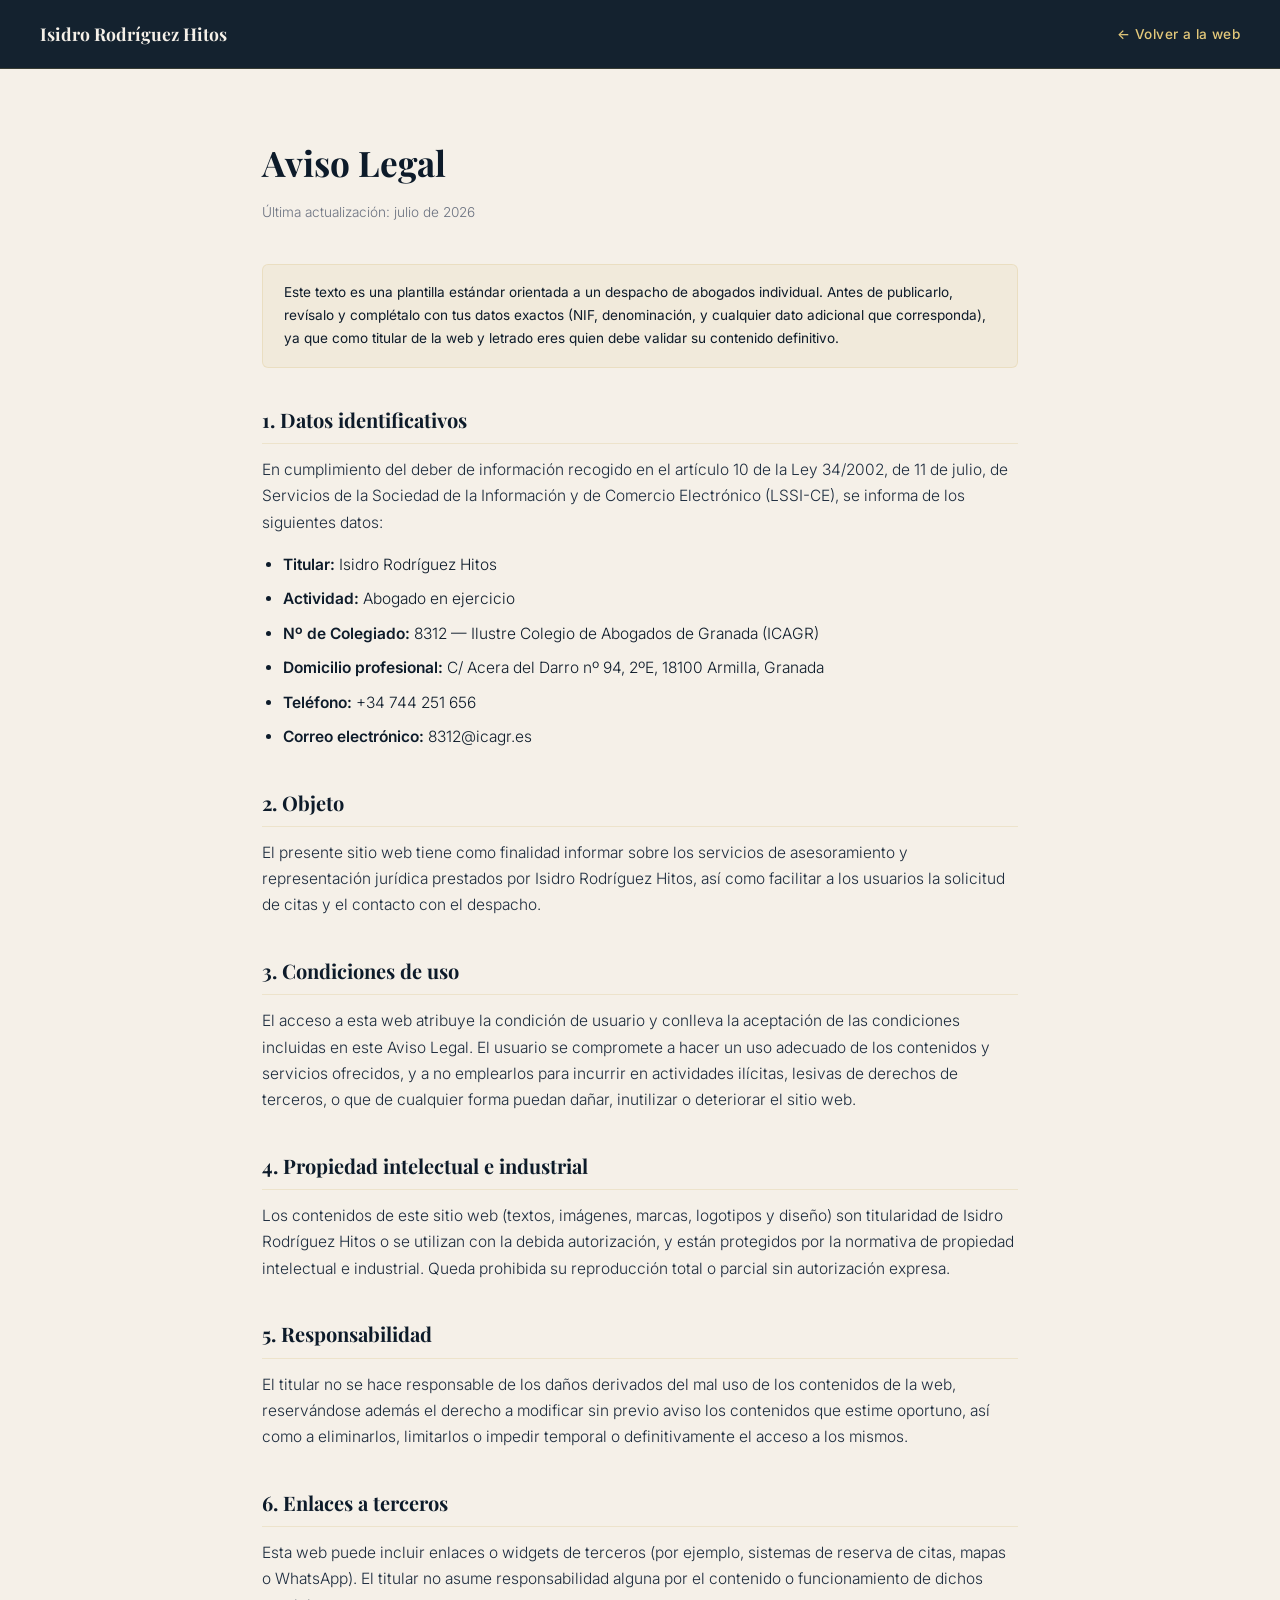
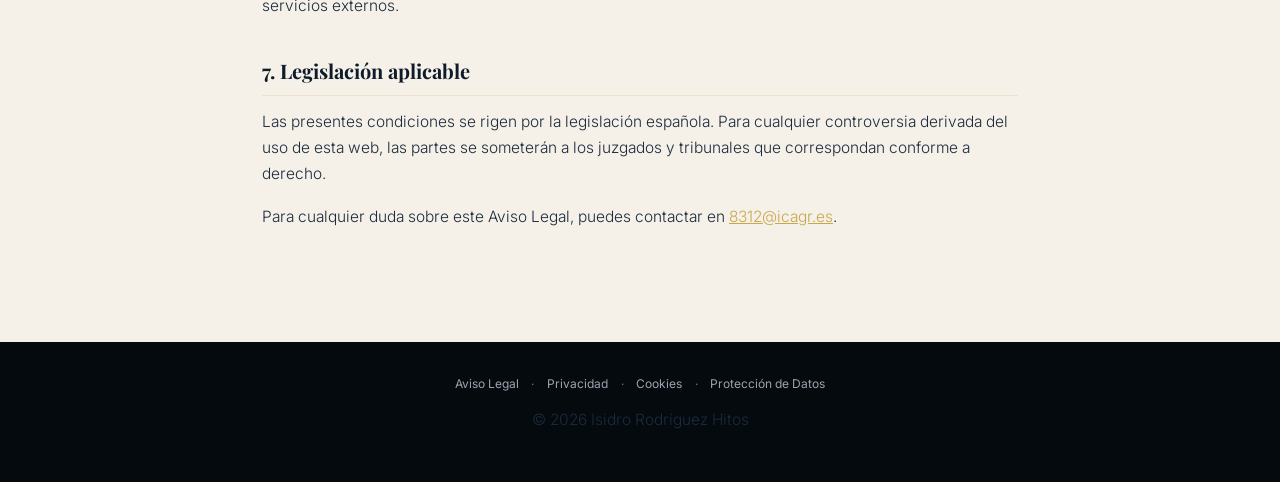
==== aviso-legal.html @ d1a98035 "Add files via upload" ====
<!DOCTYPE html>
<html lang="es">
<head>
<meta charset="UTF-8">
<meta name="viewport" content="width=device-width, initial-scale=1.0">
<title>Aviso Legal — Isidro Rodríguez Hitos, Abogado</title>
<link rel="icon" type="image/png" href="logo.png">
<link rel="preconnect" href="https://fonts.googleapis.com">
<link href="https://fonts.googleapis.com/css2?family=Playfair+Display:ital,wght@0,400;0,700;0,900;1,400&family=Inter:wght@300;400;500;600&display=swap" rel="stylesheet">
<style>
  *,*::before,*::after{box-sizing:border-box;margin:0;padding:0;}
  :root{
    --navy:#0D1B2A; --navy-mid:#132238; --cream:#F5F0E8; --gold:#C8A84B; --gold-light:#E4C97A;
    --gray:#6B7280; --gray-light:#9CA3AF; --black:#050A0F; --border:rgba(200,168,75,0.18);
  }
  body{font-family:'Inter',sans-serif;background:var(--cream);color:var(--navy);line-height:1.7;}
  header.legal-nav{
    background:rgba(13,27,42,0.97); padding:1.2rem 2.5rem; display:flex; align-items:center;
    justify-content:space-between; border-bottom:1px solid rgba(200,168,75,0.2);
  }
  header.legal-nav a.back{color:var(--gold-light); text-decoration:none; font-size:0.85rem; font-weight:500; letter-spacing:0.03em;}
  header.legal-nav a.back:hover{color:var(--gold);}
  header.legal-nav .brand{color:var(--cream); font-family:'Playfair Display',serif; font-weight:700; font-size:1.1rem;}
  main{max-width:820px; margin:0 auto; padding:4rem 2rem 6rem;}
  h1{font-family:'Playfair Display',serif; font-size:2.2rem; color:var(--navy); margin-bottom:0.5rem;}
  .updated{color:var(--gray); font-size:0.85rem; margin-bottom:2.5rem;}
  h2{font-family:'Playfair Display',serif; font-size:1.25rem; color:var(--navy); margin-top:2.2rem; margin-bottom:0.8rem; padding-bottom:0.4rem; border-bottom:1px solid var(--border);}
  p{margin-bottom:1rem; font-weight:300; font-size:0.97rem; color:#1c2b3d;}
  ul{margin:0 0 1rem 1.3rem;}
  li{margin-bottom:0.5rem; font-weight:300; font-size:0.97rem;}
  strong{font-weight:600;}
  a{color:var(--gold); }
  .note-box{
    background:rgba(200,168,75,0.08); border:1px solid var(--border); border-radius:6px;
    padding:1rem 1.3rem; margin:2rem 0; font-size:0.85rem; color:var(--navy);
  }
  footer.legal-foot{background:var(--black); text-align:center; padding:2rem; color:var(--gray); font-size:0.75rem;}
  footer.legal-foot a{color:var(--gray-light); margin:0 0.6rem; text-decoration:none;}
  footer.legal-foot a:hover{color:var(--gold);}
</style>
</head>
<body>

<header class="legal-nav">
  <span class="brand">Isidro Rodríguez Hitos</span>
  <a class="back" href="index.html">&larr; Volver a la web</a>
</header>

<main>
  <h1>Aviso Legal</h1>
  <p class="updated">Última actualización: julio de 2026</p>

  <div class="note-box">
    Este texto es una plantilla estándar orientada a un despacho de abogados individual. Antes de publicarlo, revísalo y complétalo con tus datos exactos (NIF, denominación, y cualquier dato adicional que corresponda), ya que como titular de la web y letrado eres quien debe validar su contenido definitivo.
  </div>

  <h2>1. Datos identificativos</h2>
  <p>En cumplimiento del deber de información recogido en el artículo 10 de la Ley 34/2002, de 11 de julio, de Servicios de la Sociedad de la Información y de Comercio Electrónico (LSSI-CE), se informa de los siguientes datos:</p>
  <ul>
    <li><strong>Titular:</strong> Isidro Rodríguez Hitos</li>
    <li><strong>Actividad:</strong> Abogado en ejercicio</li>
    <li><strong>Nº de Colegiado:</strong> 8312 — Ilustre Colegio de Abogados de Granada (ICAGR)</li>
    <li><strong>Domicilio profesional:</strong> C/ Acera del Darro nº 94, 2ºE, 18100 Armilla, Granada</li>
    <li><strong>Teléfono:</strong> +34 744 251 656</li>
    <li><strong>Correo electrónico:</strong> 8312@icagr.es</li>
  </ul>

  <h2>2. Objeto</h2>
  <p>El presente sitio web tiene como finalidad informar sobre los servicios de asesoramiento y representación jurídica prestados por Isidro Rodríguez Hitos, así como facilitar a los usuarios la solicitud de citas y el contacto con el despacho.</p>

  <h2>3. Condiciones de uso</h2>
  <p>El acceso a esta web atribuye la condición de usuario y conlleva la aceptación de las condiciones incluidas en este Aviso Legal. El usuario se compromete a hacer un uso adecuado de los contenidos y servicios ofrecidos, y a no emplearlos para incurrir en actividades ilícitas, lesivas de derechos de terceros, o que de cualquier forma puedan dañar, inutilizar o deteriorar el sitio web.</p>

  <h2>4. Propiedad intelectual e industrial</h2>
  <p>Los contenidos de este sitio web (textos, imágenes, marcas, logotipos y diseño) son titularidad de Isidro Rodríguez Hitos o se utilizan con la debida autorización, y están protegidos por la normativa de propiedad intelectual e industrial. Queda prohibida su reproducción total o parcial sin autorización expresa.</p>

  <h2>5. Responsabilidad</h2>
  <p>El titular no se hace responsable de los daños derivados del mal uso de los contenidos de la web, reservándose además el derecho a modificar sin previo aviso los contenidos que estime oportuno, así como a eliminarlos, limitarlos o impedir temporal o definitivamente el acceso a los mismos.</p>

  <h2>6. Enlaces a terceros</h2>
  <p>Esta web puede incluir enlaces o widgets de terceros (por ejemplo, sistemas de reserva de citas, mapas o WhatsApp). El titular no asume responsabilidad alguna por el contenido o funcionamiento de dichos servicios externos.</p>

  <h2>7. Legislación aplicable</h2>
  <p>Las presentes condiciones se rigen por la legislación española. Para cualquier controversia derivada del uso de esta web, las partes se someterán a los juzgados y tribunales que correspondan conforme a derecho.</p>

  <p>Para cualquier duda sobre este Aviso Legal, puedes contactar en <a href="mailto:8312@icagr.es">8312@icagr.es</a>.</p>
</main>

<footer class="legal-foot">
  <a href="aviso-legal.html">Aviso Legal</a> ·
  <a href="privacidad.html">Privacidad</a> ·
  <a href="cookies.html">Cookies</a> ·
  <a href="proteccion-datos.html">Protección de Datos</a>
  <p style="margin-top:0.8rem;">© 2026 Isidro Rodríguez Hitos</p>
</footer>

</body>
</html>
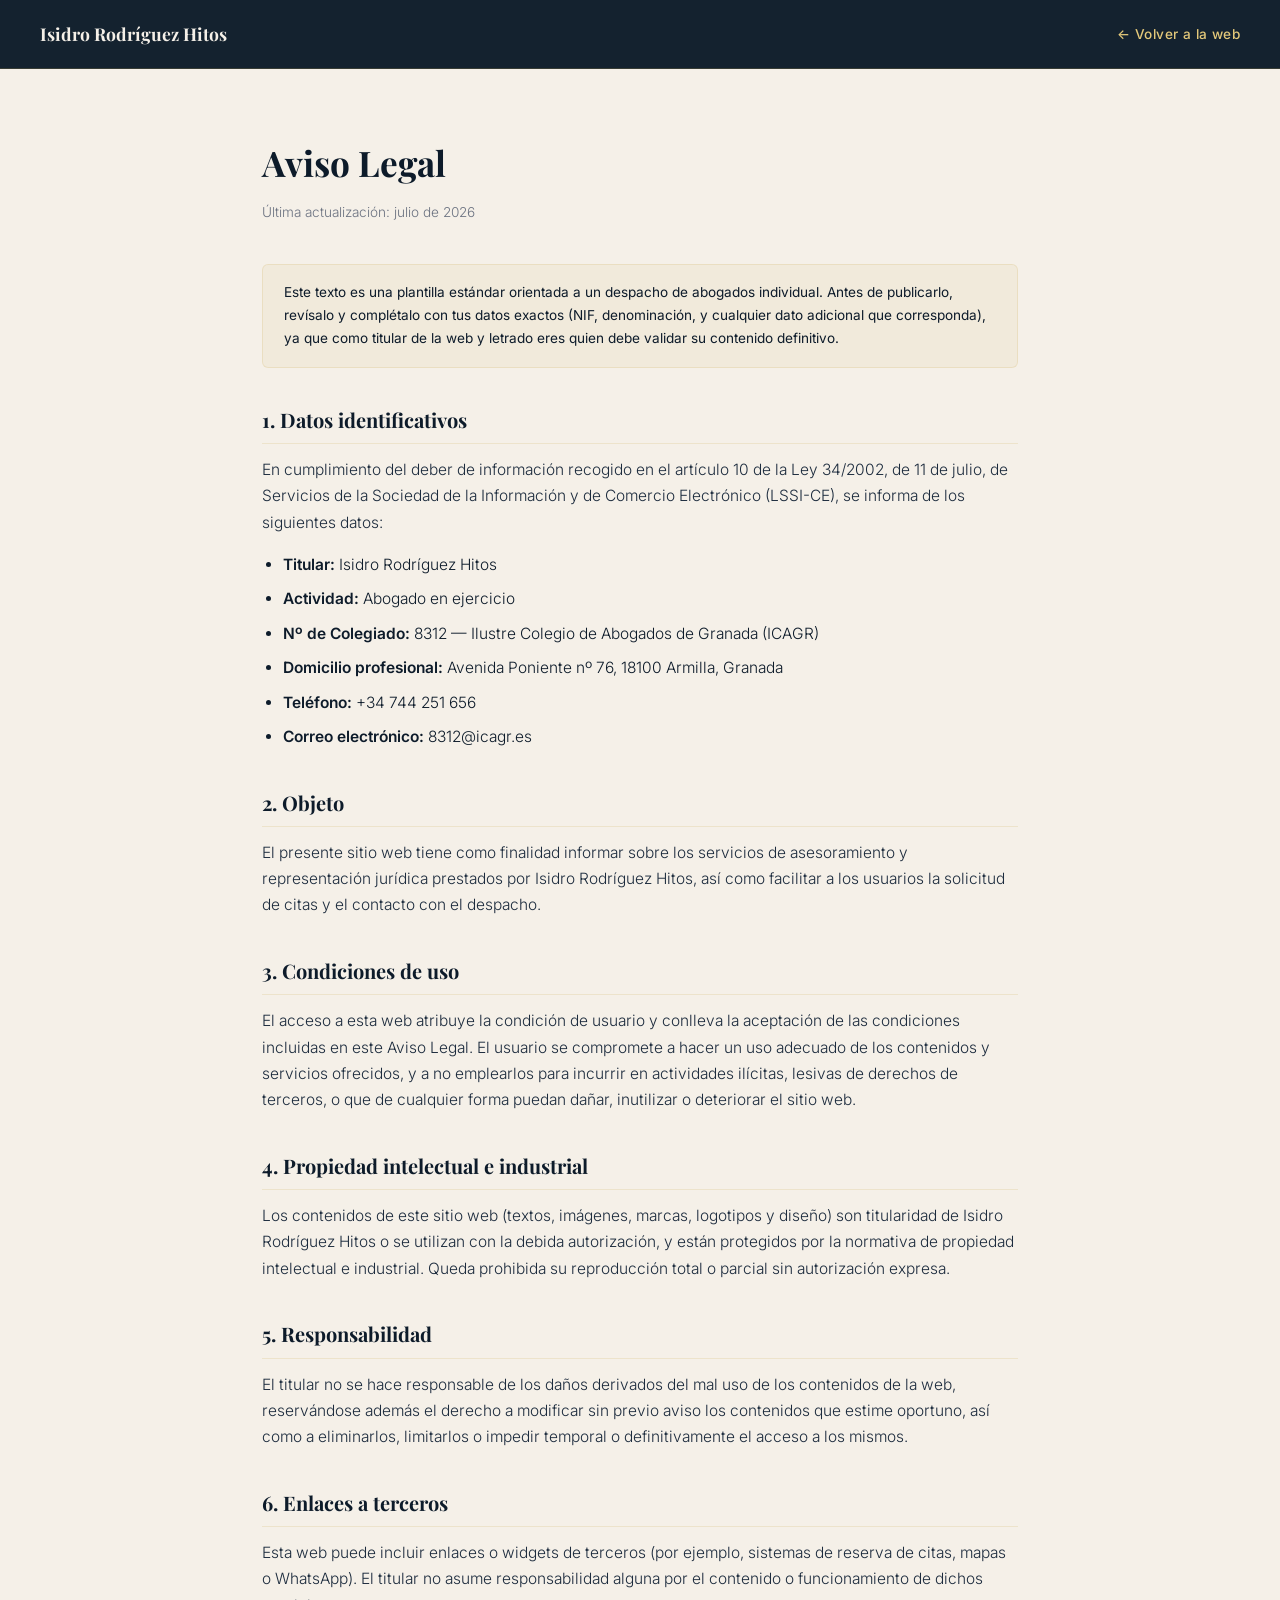
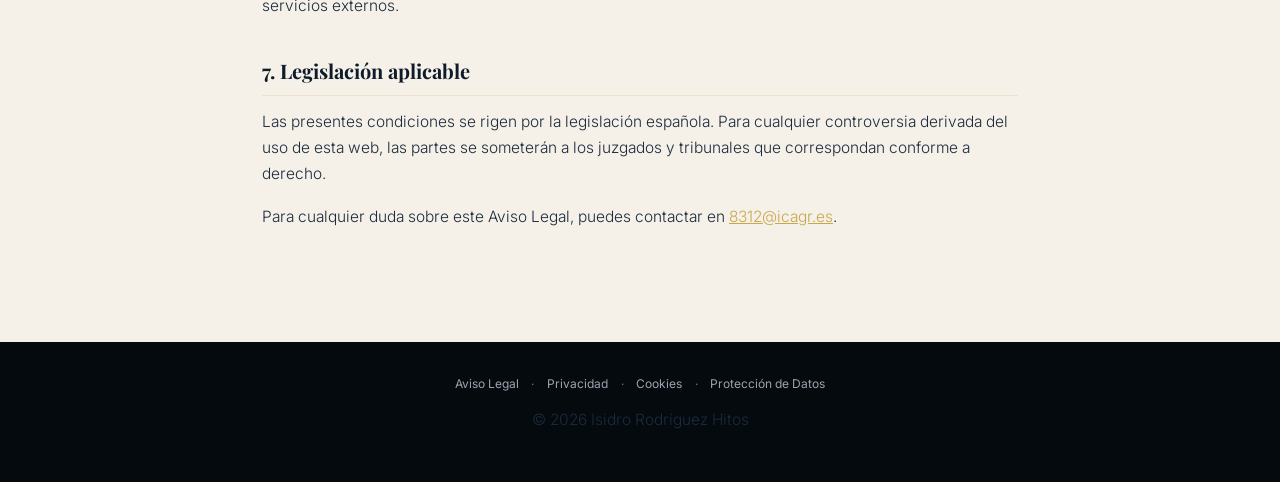
==== commit 365e7de3: "Add files via upload" ====
--- a/aviso-legal.html
+++ b/aviso-legal.html
@@ -60,7 +60,7 @@
     <li><strong>Titular:</strong> Isidro Rodríguez Hitos</li>
     <li><strong>Actividad:</strong> Abogado en ejercicio</li>
     <li><strong>Nº de Colegiado:</strong> 8312 — Ilustre Colegio de Abogados de Granada (ICAGR)</li>
-    <li><strong>Domicilio profesional:</strong> C/ Acera del Darro nº 94, 2ºE, 18100 Armilla, Granada</li>
+    <li><strong>Domicilio profesional:</strong> Avenida Poniente nº 76, 18100 Armilla, Granada</li>
     <li><strong>Teléfono:</strong> +34 744 251 656</li>
     <li><strong>Correo electrónico:</strong> 8312@icagr.es</li>
   </ul>
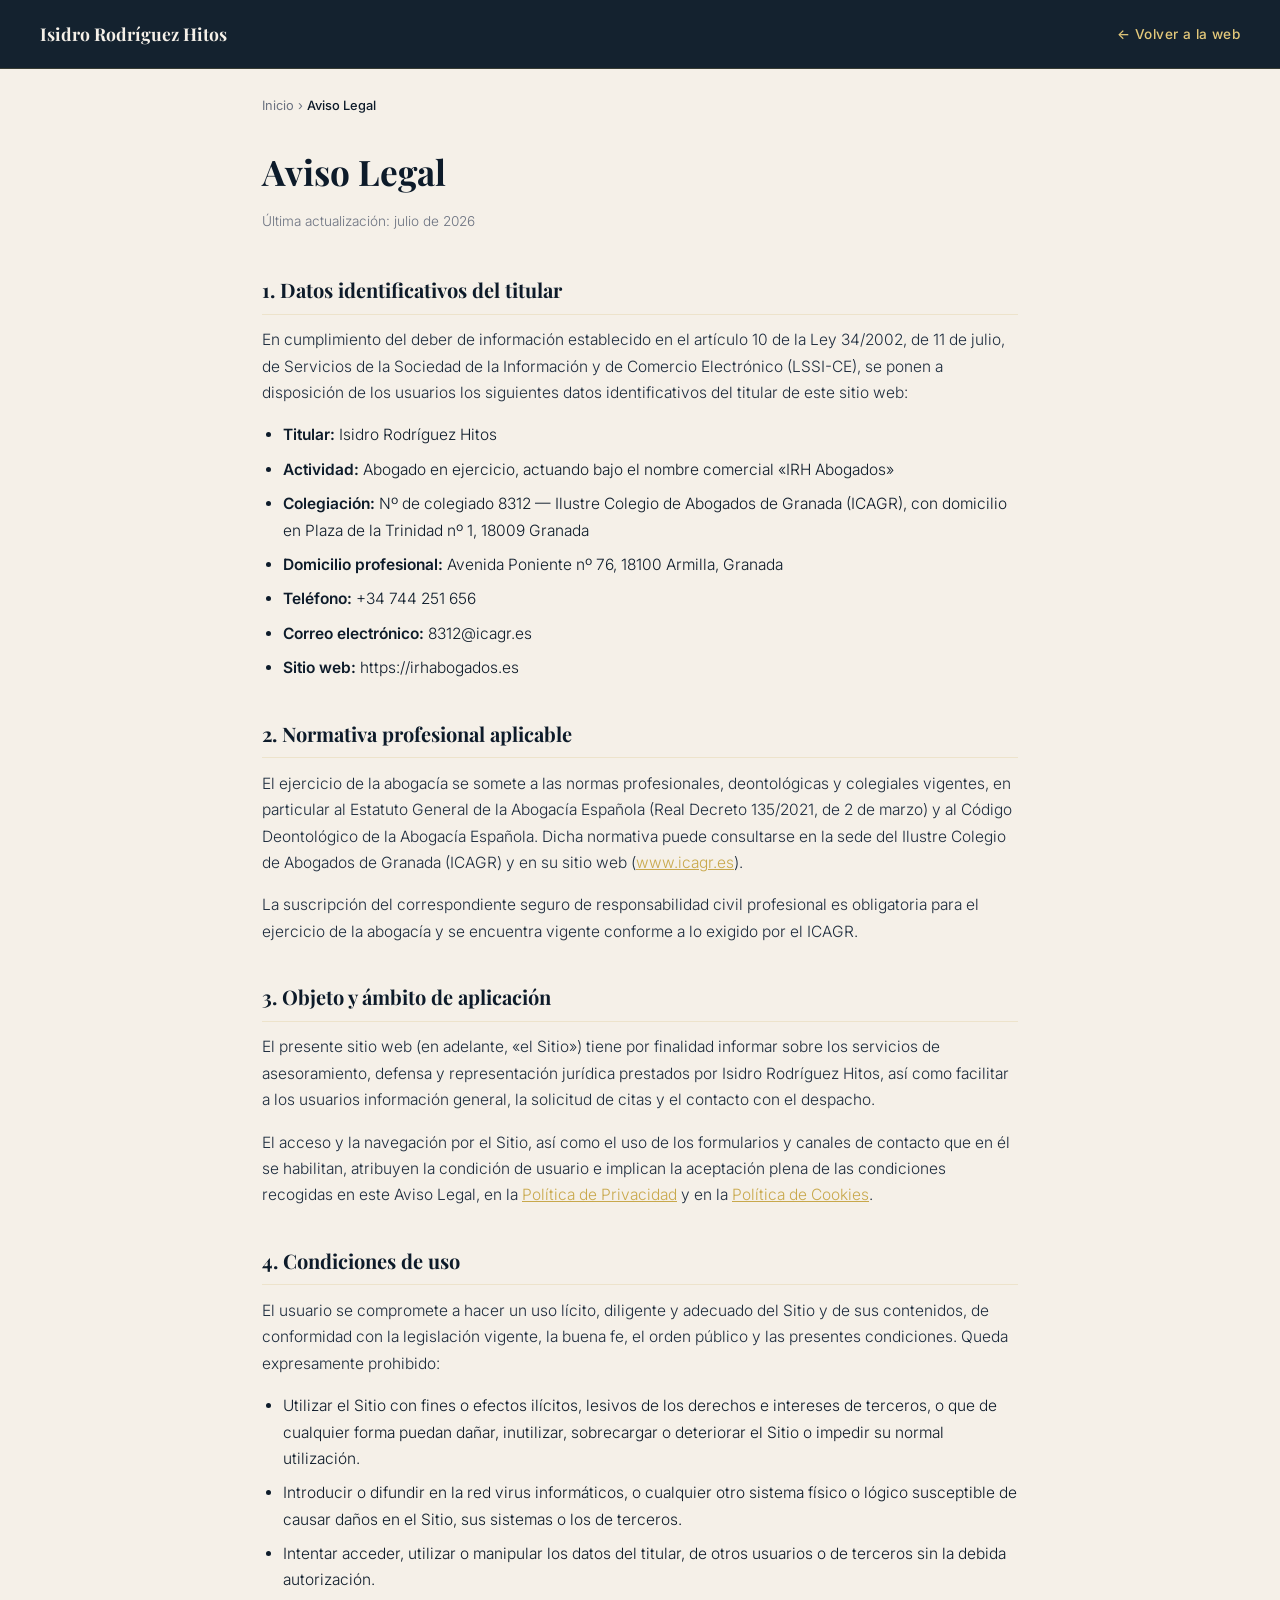
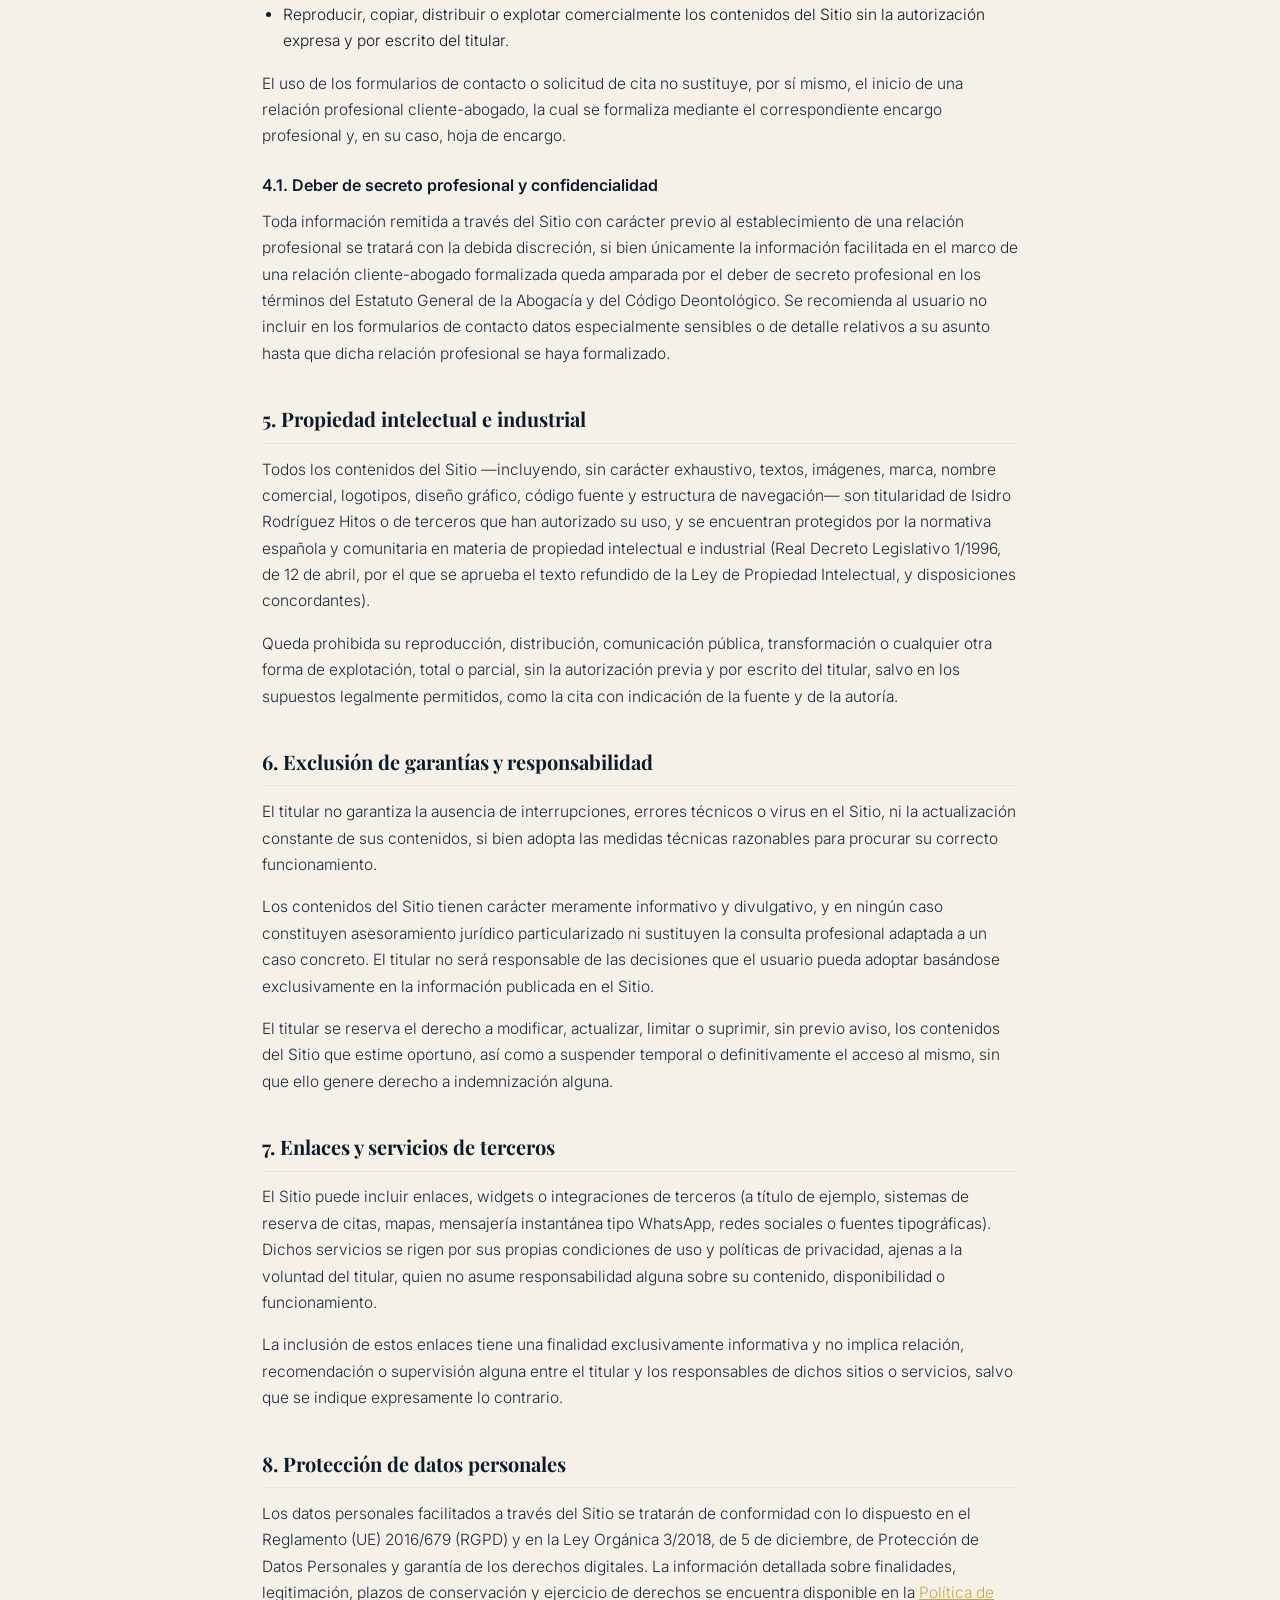
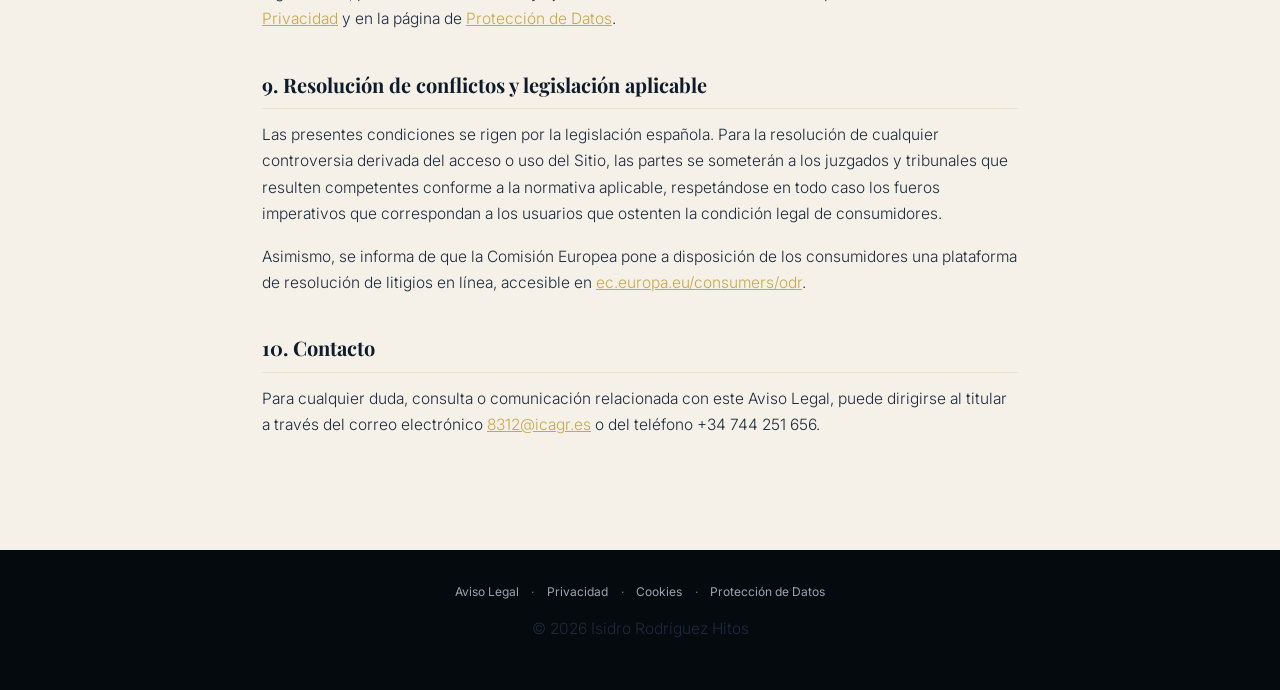
==== commit a284244e: "Add files via upload" ====
--- a/aviso-legal.html
+++ b/aviso-legal.html
@@ -3,10 +3,48 @@
 <head>
 <meta charset="UTF-8">
 <meta name="viewport" content="width=device-width, initial-scale=1.0">
-<title>Aviso Legal — Isidro Rodríguez Hitos, Abogado</title>
+<title>Aviso Legal | IRH Abogados — Isidro Rodríguez Hitos, Armilla</title>
+<meta name="description" content="Aviso legal de IRH Abogados: datos identificativos, condiciones de uso, propiedad intelectual y responsabilidad del despacho de Isidro Rodríguez Hitos, abogado colegiado nº 8312 del ICAGR, en Armilla, Granada.">
+<meta name="robots" content="index, follow">
+<meta name="author" content="Isidro Rodríguez Hitos">
+<link rel="canonical" href="https://irhabogados.es/aviso-legal.html">
+
+<meta property="og:type" content="website">
+<meta property="og:site_name" content="IRH Abogados">
+<meta property="og:locale" content="es_ES">
+<meta property="og:url" content="https://irhabogados.es/aviso-legal.html">
+<meta property="og:title" content="Aviso Legal | IRH Abogados">
+<meta property="og:description" content="Datos identificativos, condiciones de uso y responsabilidad del despacho de Isidro Rodríguez Hitos, abogado en Armilla y Granada.">
+<meta property="og:image" content="https://irhabogados.es/fachada-despacho.webp">
+<meta name="twitter:card" content="summary">
+<meta name="twitter:title" content="Aviso Legal | IRH Abogados">
+<meta name="twitter:description" content="Datos identificativos, condiciones de uso y responsabilidad del despacho de Isidro Rodríguez Hitos.">
+<meta name="twitter:image" content="https://irhabogados.es/fachada-despacho.webp">
+
 <link rel="icon" type="image/png" href="logo.png">
+<link rel="apple-touch-icon" href="logo.png">
 <link rel="preconnect" href="https://fonts.googleapis.com">
+<link rel="preconnect" href="https://fonts.gstatic.com" crossorigin>
 <link href="https://fonts.googleapis.com/css2?family=Playfair+Display:ital,wght@0,400;0,700;0,900;1,400&family=Inter:wght@300;400;500;600&display=swap" rel="stylesheet">
+
+<script type="application/ld+json">
+{
+  "@context": "https://schema.org",
+  "@type": "WebPage",
+  "name": "Aviso Legal",
+  "url": "https://irhabogados.es/aviso-legal.html",
+  "inLanguage": "es-ES",
+  "isPartOf": { "@type": "WebSite", "name": "IRH Abogados", "url": "https://irhabogados.es/" },
+  "about": { "@id": "https://irhabogados.es/#despacho" },
+  "breadcrumb": {
+    "@type": "BreadcrumbList",
+    "itemListElement": [
+      { "@type": "ListItem", "position": 1, "name": "Inicio", "item": "https://irhabogados.es/" },
+      { "@type": "ListItem", "position": 2, "name": "Aviso Legal", "item": "https://irhabogados.es/aviso-legal.html" }
+    ]
+  }
+}
+</script>
 <style>
   *,*::before,*::after{box-sizing:border-box;margin:0;padding:0;}
   :root{
@@ -21,19 +59,20 @@
   header.legal-nav a.back{color:var(--gold-light); text-decoration:none; font-size:0.85rem; font-weight:500; letter-spacing:0.03em;}
   header.legal-nav a.back:hover{color:var(--gold);}
   header.legal-nav .brand{color:var(--cream); font-family:'Playfair Display',serif; font-weight:700; font-size:1.1rem;}
-  main{max-width:820px; margin:0 auto; padding:4rem 2rem 6rem;}
+  nav.breadcrumb{max-width:820px; margin:1.6rem auto 0; padding:0 2rem; font-size:0.8rem; color:var(--gray);}
+  nav.breadcrumb a{color:var(--gray); text-decoration:none;}
+  nav.breadcrumb a:hover{color:var(--gold);}
+  nav.breadcrumb span[aria-current]{color:var(--navy); font-weight:500;}
+  main{max-width:820px; margin:0 auto; padding:1.6rem 2rem 6rem;}
   h1{font-family:'Playfair Display',serif; font-size:2.2rem; color:var(--navy); margin-bottom:0.5rem;}
   .updated{color:var(--gray); font-size:0.85rem; margin-bottom:2.5rem;}
   h2{font-family:'Playfair Display',serif; font-size:1.25rem; color:var(--navy); margin-top:2.2rem; margin-bottom:0.8rem; padding-bottom:0.4rem; border-bottom:1px solid var(--border);}
+  h3{font-family:'Inter',sans-serif; font-weight:600; font-size:1rem; color:var(--navy); margin-top:1.4rem; margin-bottom:0.6rem;}
   p{margin-bottom:1rem; font-weight:300; font-size:0.97rem; color:#1c2b3d;}
   ul{margin:0 0 1rem 1.3rem;}
   li{margin-bottom:0.5rem; font-weight:300; font-size:0.97rem;}
   strong{font-weight:600;}
-  a{color:var(--gold); }
-  .note-box{
-    background:rgba(200,168,75,0.08); border:1px solid var(--border); border-radius:6px;
-    padding:1rem 1.3rem; margin:2rem 0; font-size:0.85rem; color:var(--navy);
-  }
+  a{color:var(--gold);}
   footer.legal-foot{background:var(--black); text-align:center; padding:2rem; color:var(--gray); font-size:0.75rem;}
   footer.legal-foot a{color:var(--gray-light); margin:0 0.6rem; text-decoration:none;}
   footer.legal-foot a:hover{color:var(--gold);}
@@ -46,44 +85,69 @@
   <a class="back" href="index.html">&larr; Volver a la web</a>
 </header>
 
+<nav class="breadcrumb" aria-label="Miga de pan">
+  <a href="index.html">Inicio</a> &rsaquo; <span aria-current="page">Aviso Legal</span>
+</nav>
+
 <main>
   <h1>Aviso Legal</h1>
   <p class="updated">Última actualización: julio de 2026</p>
 
-  <div class="note-box">
-    Este texto es una plantilla estándar orientada a un despacho de abogados individual. Antes de publicarlo, revísalo y complétalo con tus datos exactos (NIF, denominación, y cualquier dato adicional que corresponda), ya que como titular de la web y letrado eres quien debe validar su contenido definitivo.
-  </div>
-
-  <h2>1. Datos identificativos</h2>
-  <p>En cumplimiento del deber de información recogido en el artículo 10 de la Ley 34/2002, de 11 de julio, de Servicios de la Sociedad de la Información y de Comercio Electrónico (LSSI-CE), se informa de los siguientes datos:</p>
+  <h2>1. Datos identificativos del titular</h2>
+  <p>En cumplimiento del deber de información establecido en el artículo 10 de la Ley 34/2002, de 11 de julio, de Servicios de la Sociedad de la Información y de Comercio Electrónico (LSSI-CE), se ponen a disposición de los usuarios los siguientes datos identificativos del titular de este sitio web:</p>
   <ul>
     <li><strong>Titular:</strong> Isidro Rodríguez Hitos</li>
-    <li><strong>Actividad:</strong> Abogado en ejercicio</li>
-    <li><strong>Nº de Colegiado:</strong> 8312 — Ilustre Colegio de Abogados de Granada (ICAGR)</li>
+    <li><strong>Actividad:</strong> Abogado en ejercicio, actuando bajo el nombre comercial «IRH Abogados»</li>
+    <li><strong>Colegiación:</strong> Nº de colegiado 8312 — Ilustre Colegio de Abogados de Granada (ICAGR), con domicilio en Plaza de la Trinidad nº 1, 18009 Granada</li>
     <li><strong>Domicilio profesional:</strong> Avenida Poniente nº 76, 18100 Armilla, Granada</li>
     <li><strong>Teléfono:</strong> +34 744 251 656</li>
     <li><strong>Correo electrónico:</strong> 8312@icagr.es</li>
+    <li><strong>Sitio web:</strong> https://irhabogados.es</li>
   </ul>
 
-  <h2>2. Objeto</h2>
-  <p>El presente sitio web tiene como finalidad informar sobre los servicios de asesoramiento y representación jurídica prestados por Isidro Rodríguez Hitos, así como facilitar a los usuarios la solicitud de citas y el contacto con el despacho.</p>
+  <h2>2. Normativa profesional aplicable</h2>
+  <p>El ejercicio de la abogacía se somete a las normas profesionales, deontológicas y colegiales vigentes, en particular al Estatuto General de la Abogacía Española (Real Decreto 135/2021, de 2 de marzo) y al Código Deontológico de la Abogacía Española. Dicha normativa puede consultarse en la sede del Ilustre Colegio de Abogados de Granada (ICAGR) y en su sitio web (<a href="https://www.icagr.es" target="_blank" rel="noopener noreferrer">www.icagr.es</a>).</p>
+  <p>La suscripción del correspondiente seguro de responsabilidad civil profesional es obligatoria para el ejercicio de la abogacía y se encuentra vigente conforme a lo exigido por el ICAGR.</p>
 
-  <h2>3. Condiciones de uso</h2>
-  <p>El acceso a esta web atribuye la condición de usuario y conlleva la aceptación de las condiciones incluidas en este Aviso Legal. El usuario se compromete a hacer un uso adecuado de los contenidos y servicios ofrecidos, y a no emplearlos para incurrir en actividades ilícitas, lesivas de derechos de terceros, o que de cualquier forma puedan dañar, inutilizar o deteriorar el sitio web.</p>
+  <h2>3. Objeto y ámbito de aplicación</h2>
+  <p>El presente sitio web (en adelante, «el Sitio») tiene por finalidad informar sobre los servicios de asesoramiento, defensa y representación jurídica prestados por Isidro Rodríguez Hitos, así como facilitar a los usuarios información general, la solicitud de citas y el contacto con el despacho.</p>
+  <p>El acceso y la navegación por el Sitio, así como el uso de los formularios y canales de contacto que en él se habilitan, atribuyen la condición de usuario e implican la aceptación plena de las condiciones recogidas en este Aviso Legal, en la <a href="privacidad.html">Política de Privacidad</a> y en la <a href="cookies.html">Política de Cookies</a>.</p>
 
-  <h2>4. Propiedad intelectual e industrial</h2>
-  <p>Los contenidos de este sitio web (textos, imágenes, marcas, logotipos y diseño) son titularidad de Isidro Rodríguez Hitos o se utilizan con la debida autorización, y están protegidos por la normativa de propiedad intelectual e industrial. Queda prohibida su reproducción total o parcial sin autorización expresa.</p>
+  <h2>4. Condiciones de uso</h2>
+  <p>El usuario se compromete a hacer un uso lícito, diligente y adecuado del Sitio y de sus contenidos, de conformidad con la legislación vigente, la buena fe, el orden público y las presentes condiciones. Queda expresamente prohibido:</p>
+  <ul>
+    <li>Utilizar el Sitio con fines o efectos ilícitos, lesivos de los derechos e intereses de terceros, o que de cualquier forma puedan dañar, inutilizar, sobrecargar o deteriorar el Sitio o impedir su normal utilización.</li>
+    <li>Introducir o difundir en la red virus informáticos, o cualquier otro sistema físico o lógico susceptible de causar daños en el Sitio, sus sistemas o los de terceros.</li>
+    <li>Intentar acceder, utilizar o manipular los datos del titular, de otros usuarios o de terceros sin la debida autorización.</li>
+    <li>Reproducir, copiar, distribuir o explotar comercialmente los contenidos del Sitio sin la autorización expresa y por escrito del titular.</li>
+  </ul>
+  <p>El uso de los formularios de contacto o solicitud de cita no sustituye, por sí mismo, el inicio de una relación profesional cliente-abogado, la cual se formaliza mediante el correspondiente encargo profesional y, en su caso, hoja de encargo.</p>
 
-  <h2>5. Responsabilidad</h2>
-  <p>El titular no se hace responsable de los daños derivados del mal uso de los contenidos de la web, reservándose además el derecho a modificar sin previo aviso los contenidos que estime oportuno, así como a eliminarlos, limitarlos o impedir temporal o definitivamente el acceso a los mismos.</p>
+  <h3>4.1. Deber de secreto profesional y confidencialidad</h3>
+  <p>Toda información remitida a través del Sitio con carácter previo al establecimiento de una relación profesional se tratará con la debida discreción, si bien únicamente la información facilitada en el marco de una relación cliente-abogado formalizada queda amparada por el deber de secreto profesional en los términos del Estatuto General de la Abogacía y del Código Deontológico. Se recomienda al usuario no incluir en los formularios de contacto datos especialmente sensibles o de detalle relativos a su asunto hasta que dicha relación profesional se haya formalizado.</p>
 
-  <h2>6. Enlaces a terceros</h2>
-  <p>Esta web puede incluir enlaces o widgets de terceros (por ejemplo, sistemas de reserva de citas, mapas o WhatsApp). El titular no asume responsabilidad alguna por el contenido o funcionamiento de dichos servicios externos.</p>
+  <h2>5. Propiedad intelectual e industrial</h2>
+  <p>Todos los contenidos del Sitio —incluyendo, sin carácter exhaustivo, textos, imágenes, marca, nombre comercial, logotipos, diseño gráfico, código fuente y estructura de navegación— son titularidad de Isidro Rodríguez Hitos o de terceros que han autorizado su uso, y se encuentran protegidos por la normativa española y comunitaria en materia de propiedad intelectual e industrial (Real Decreto Legislativo 1/1996, de 12 de abril, por el que se aprueba el texto refundido de la Ley de Propiedad Intelectual, y disposiciones concordantes).</p>
+  <p>Queda prohibida su reproducción, distribución, comunicación pública, transformación o cualquier otra forma de explotación, total o parcial, sin la autorización previa y por escrito del titular, salvo en los supuestos legalmente permitidos, como la cita con indicación de la fuente y de la autoría.</p>
 
-  <h2>7. Legislación aplicable</h2>
-  <p>Las presentes condiciones se rigen por la legislación española. Para cualquier controversia derivada del uso de esta web, las partes se someterán a los juzgados y tribunales que correspondan conforme a derecho.</p>
+  <h2>6. Exclusión de garantías y responsabilidad</h2>
+  <p>El titular no garantiza la ausencia de interrupciones, errores técnicos o virus en el Sitio, ni la actualización constante de sus contenidos, si bien adopta las medidas técnicas razonables para procurar su correcto funcionamiento.</p>
+  <p>Los contenidos del Sitio tienen carácter meramente informativo y divulgativo, y en ningún caso constituyen asesoramiento jurídico particularizado ni sustituyen la consulta profesional adaptada a un caso concreto. El titular no será responsable de las decisiones que el usuario pueda adoptar basándose exclusivamente en la información publicada en el Sitio.</p>
+  <p>El titular se reserva el derecho a modificar, actualizar, limitar o suprimir, sin previo aviso, los contenidos del Sitio que estime oportuno, así como a suspender temporal o definitivamente el acceso al mismo, sin que ello genere derecho a indemnización alguna.</p>
 
-  <p>Para cualquier duda sobre este Aviso Legal, puedes contactar en <a href="mailto:8312@icagr.es">8312@icagr.es</a>.</p>
+  <h2>7. Enlaces y servicios de terceros</h2>
+  <p>El Sitio puede incluir enlaces, widgets o integraciones de terceros (a título de ejemplo, sistemas de reserva de citas, mapas, mensajería instantánea tipo WhatsApp, redes sociales o fuentes tipográficas). Dichos servicios se rigen por sus propias condiciones de uso y políticas de privacidad, ajenas a la voluntad del titular, quien no asume responsabilidad alguna sobre su contenido, disponibilidad o funcionamiento.</p>
+  <p>La inclusión de estos enlaces tiene una finalidad exclusivamente informativa y no implica relación, recomendación o supervisión alguna entre el titular y los responsables de dichos sitios o servicios, salvo que se indique expresamente lo contrario.</p>
+
+  <h2>8. Protección de datos personales</h2>
+  <p>Los datos personales facilitados a través del Sitio se tratarán de conformidad con lo dispuesto en el Reglamento (UE) 2016/679 (RGPD) y en la Ley Orgánica 3/2018, de 5 de diciembre, de Protección de Datos Personales y garantía de los derechos digitales. La información detallada sobre finalidades, legitimación, plazos de conservación y ejercicio de derechos se encuentra disponible en la <a href="privacidad.html">Política de Privacidad</a> y en la página de <a href="proteccion-datos.html">Protección de Datos</a>.</p>
+
+  <h2>9. Resolución de conflictos y legislación aplicable</h2>
+  <p>Las presentes condiciones se rigen por la legislación española. Para la resolución de cualquier controversia derivada del acceso o uso del Sitio, las partes se someterán a los juzgados y tribunales que resulten competentes conforme a la normativa aplicable, respetándose en todo caso los fueros imperativos que correspondan a los usuarios que ostenten la condición legal de consumidores.</p>
+  <p>Asimismo, se informa de que la Comisión Europea pone a disposición de los consumidores una plataforma de resolución de litigios en línea, accesible en <a href="https://ec.europa.eu/consumers/odr" target="_blank" rel="noopener noreferrer">ec.europa.eu/consumers/odr</a>.</p>
+
+  <h2>10. Contacto</h2>
+  <p>Para cualquier duda, consulta o comunicación relacionada con este Aviso Legal, puede dirigirse al titular a través del correo electrónico <a href="mailto:8312@icagr.es">8312@icagr.es</a> o del teléfono +34 744 251 656.</p>
 </main>
 
 <footer class="legal-foot">
